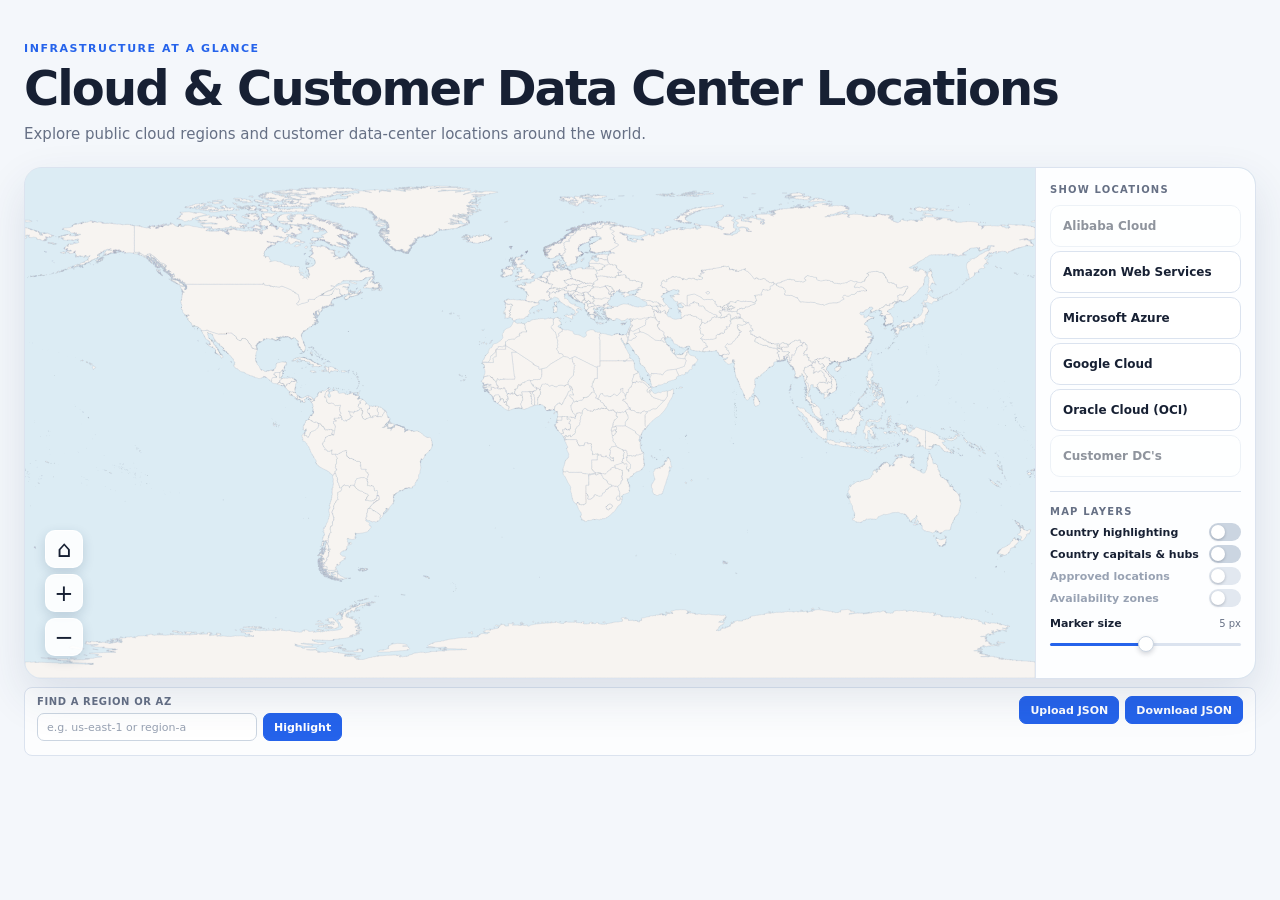
==== index.html @ d17bdb03 "Replace legacy CSP data source" ====
<!DOCTYPE html PUBLIC "-//W3C//DTD XHTML 1.0 Transitional//EN" "http://www.w3.org/TR/xhtml1/DTD/xhtml1-transitional.dtd">

<html xmlns="http://www.w3.org/1999/xhtml">
<head>
<meta http-equiv="Content-Type" content="text/html; charset=utf-8" />

<title>Cloud &amp; Customer Data Center Locations</title>
<link href="./css/style.css" rel="stylesheet" type="text/css" />
<script type="text/javascript" src="./js/maps.js"></script>
<script type="text/javascript" src="./js/world-loader.js"></script>
<script type="text/javascript" src="./js/data-loader.js"></script>
<script type="text/javascript" src="./js/main.js"></script>
</head>

<body>
<div id="wrapper">
<header class="page-header">
<div>
<p class="eyebrow">INFRASTRUCTURE AT A GLANCE</p>
<h1>Cloud &amp; Customer Data Center Locations</h1>
<p class="subtitle">Explore public cloud regions and customer data-center locations around the world.</p>
</div>
</header>

<div id="mapContainer">
<div id="map">
<div id="mapControls">
<button id="home" type="button" aria-label="Reset map view" title="Reset map view"><span aria-hidden="true">⌂</span></button>
<button id="plus" type="button" aria-label="Zoom in" title="Zoom in"><span aria-hidden="true">+</span></button>
<button id="minus" type="button" aria-label="Zoom out" title="Zoom out"><span aria-hidden="true">−</span></button>
</div>
</div>
<div id="mapButtons" aria-label="Map filters">
<p class="panel-label">Show locations</p>
<button id="ali" class="btn provider-ali" data-provider="ALI" type="button" aria-pressed="false"><span>Alibaba Cloud</span></button>
<button id="aws" class="btn provider-aws" data-provider="AWS" type="button" aria-pressed="false"><span>Amazon Web Services</span></button>
<button id="azure" class="btn provider-azure" data-provider="Azure" type="button" aria-pressed="false"><span>Microsoft Azure</span></button>
<button id="gcp" class="btn provider-gcp" data-provider="GCP" type="button" aria-pressed="false"><span>Google Cloud</span></button>
<button id="oci" class="btn provider-oci" data-provider="OCI" type="button" aria-pressed="false"><span>Oracle Cloud (OCI)</span></button>
<button id="customer" class="btn provider-customer" data-provider="CUSTOMER" type="button" aria-pressed="false"><span>Customer DC's</span></button>
<div class="option-divider"></div>
<p class="panel-label panel-label-options">Map layers</p>
<label class="switch-row" for="countryHighlighting">
<span><strong>Country highlighting</strong></span>
<input id="countryHighlighting" type="checkbox">
<span class="switch" aria-hidden="true"></span>
</label>
<label class="switch-row" for="countryCities">
<span><strong>Country capitals &amp; hubs</strong></span>
<input id="countryCities" type="checkbox">
<span class="switch" aria-hidden="true"></span>
</label>
<label class="switch-row" for="companyApprovedOnly">
<span><strong>Approved locations</strong></span>
<input id="companyApprovedOnly" type="checkbox">
<span class="switch" aria-hidden="true"></span>
</label>
<label class="switch-row" for="availabilityZones">
<span><strong>Availability zones</strong></span>
<input id="availabilityZones" type="checkbox">
<span class="switch" aria-hidden="true"></span>
</label>
<label class="range-row" for="dcMarkerSize">
<span><strong>Marker size</strong><output id="dcSizeValue">5 px</output></span>
<input id="dcMarkerSize" type="range" min="2" max="8" step="1" value="5">
</label>
</div>
</div>

<section class="data-upload-card" aria-label="Location data">
<div class="location-search">
<label class="location-search-label" for="locationSearch">Find a region or AZ</label>
<div class="location-search-row">
<input id="locationSearch" type="search" placeholder="e.g. us-east-1 or region-a" autocomplete="off">
<button id="locationSearchButton" class="search-button" type="button" title="Highlight matching locations on the map">Highlight</button>
</div>
<output id="locationSearchResult" class="location-search-result" role="status" aria-live="polite"></output>
</div>
<div class="data-actions">
<label class="upload-button" for="locationDataUpload" title="Upload a JSON file containing cloud location data">
Upload JSON
<input id="locationDataUpload" type="file" accept="application/json,.json">
</label>
<button id="downloadLocationData" class="download-button" type="button" title="Download the current merged cloud location data as JSON">Download JSON</button>
</div>
</section>

</div>
</body>
</html>
---- css/style.css ----
:root {
  color-scheme: light;
  --ink: #172033;
  --muted: #667085;
  --line: #dbe3ef;
  --panel: #ffffff;
  --accent: #2563eb;
  --water: #dcecf4;
  --land: #f7f4f1;
  --land-hover: #b8d7e9;
}

* { box-sizing: border-box; }

body {
  margin: 0;
  min-width: 320px;
  background: #f4f7fb;
  color: var(--ink);
  font-family: Inter, ui-sans-serif, system-ui, -apple-system, BlinkMacSystemFont, "Segoe UI", sans-serif;
}

#wrapper { width: min(1440px, calc(100% - 48px)); margin: 0 auto; padding: 42px 0 48px; }
.page-header { display: flex; justify-content: space-between; align-items: flex-end; margin-bottom: 24px; }
.eyebrow { margin: 0 0 8px; color: var(--accent); font-size: 11px; font-weight: 800; letter-spacing: .14em; text-transform: uppercase; }
h1, h2 { margin: 0; letter-spacing: -.04em; }
h1 { font-size: clamp(30px, 4vw, 48px); line-height: 1.05; }
.subtitle { margin: 12px 0 0; color: var(--muted); font-size: 15px; }

#mapContainer {
  position: relative;
  display: grid;
  grid-template-columns: minmax(0, 1fr) 220px;
  height: clamp(480px, 40vw, 680px);
  overflow: hidden;
  border: 1px solid var(--line);
  border-radius: 18px;
  background: var(--water);
  box-shadow: 0 18px 45px rgba(30, 60, 100, .12);
}

#map { position: relative; min-width: 0; height: 100%; overflow: hidden; touch-action: none; cursor: crosshair; }
#map.grabbing { cursor: grabbing; }
#map svg { display: block; width: 100%; height: 100%; }
.location-tooltip { position: absolute; z-index: 5; max-width: min(320px, calc(100% - 16px)); padding: 9px 11px; border: 1px solid rgba(255, 255, 255, .16); border-radius: 8px; background: #111827; color: #fff; box-shadow: 0 8px 22px rgba(15, 23, 42, .24); font-size: 11px; line-height: 1.45; pointer-events: none; overflow-wrap: anywhere; }
.tooltip-heading { display: flex; align-items: center; gap: 7px; font-weight: 700; }
.tooltip-icon { position: relative; display: inline-block; flex: 0 0 auto; width: 14px; height: 14px; color: #bfdbfe; }
.tooltip-icon-country { border: 1.5px solid currentColor; border-radius: 50%; }
.tooltip-icon-country::before { position: absolute; top: 5px; left: 1px; width: 9px; height: 2px; border-top: 1px solid currentColor; border-bottom: 1px solid currentColor; content: ""; }
.tooltip-icon-country::after { position: absolute; top: 1px; left: 4px; width: 4px; height: 10px; border-right: 1px solid currentColor; border-left: 1px solid currentColor; border-radius: 50%; content: ""; }
.tooltip-icon-city::before { position: absolute; top: 1px; left: 2px; width: 9px; height: 9px; border: 1.5px solid currentColor; border-radius: 50% 50% 50% 0; transform: rotate(-45deg); content: ""; }
.tooltip-icon-city::after { position: absolute; top: 5px; left: 6px; width: 3px; height: 3px; border-radius: 50%; background: currentColor; content: ""; }
#mapButtons {
  z-index: 2;
  height: 100%;
  min-height: 0;
  overflow-y: auto;
  display: flex;
  flex-direction: column;
  gap: 4px;
  padding: 16px 14px;
  border-left: 1px solid rgba(219, 227, 239, .9);
  background: rgba(255, 255, 255, .94);
  backdrop-filter: blur(12px);
}
.panel-label { margin: 0 0 6px; color: var(--muted); font-size: 10px; font-weight: 800; letter-spacing: .12em; text-transform: uppercase; }
.panel-label-options { margin-top: 8px; margin-bottom: 2px; }
.btn {
  position: relative;
  display: flex;
  align-items: center;
  gap: 10px;
  width: 100%;
  min-height: 42px;
  padding: 10px 12px;
  border: 1px solid var(--line);
  border-radius: 10px;
  background: #fff;
  color: var(--ink);
  cursor: pointer;
  font: inherit;
  font-size: 12px;
  font-weight: 700;
  text-align: left;
  transition: border-color .2s, box-shadow .2s, transform .2s, background .2s;
}
.btn > span:last-child { min-width: 0; overflow: hidden; text-overflow: ellipsis; white-space: nowrap; }
.btn:hover:not(:disabled) { border-color: var(--accent); box-shadow: 0 6px 16px rgba(37, 99, 235, .14); transform: translateY(-1px); }
.btn:focus-visible, #mapControls button:focus-visible, .upload-button:focus-within { outline: 3px solid #bfdbfe; outline-offset: 2px; }
.btn:disabled { cursor: not-allowed; opacity: .48; }
.btn.pressed { border-color: var(--accent); background: #eff6ff; color: #1d4ed8; }
.provider-ali { --provider-color: #f59e0b; --provider-ring: #fffbeb; --provider-tint: #fffbeb; --provider-text: #b45309; }
.provider-aws { --provider-color: #fbbf24; --provider-ring: #fffbeb; --provider-tint: #fffbeb; --provider-text: #a16207; }
.provider-azure { --provider-color: #2563eb; --provider-ring: #eff6ff; --provider-tint: #eff6ff; --provider-text: #1d4ed8; }
.provider-gcp { --provider-color: #22c55e; --provider-ring: #f0fdf4; --provider-tint: #f0fdf4; --provider-text: #15803d; }
.provider-oci { --provider-color: #c74634; --provider-ring: #fff5f2; --provider-tint: #fff5f2; --provider-text: #a63225; }
.provider-customer { --provider-color: #7c3aed; --provider-ring: #f5f3ff; --provider-tint: #f5f3ff; --provider-text: #6d28d9; }
.provider-ali:hover:not(:disabled) { border-color: #f59e0b; box-shadow: 0 6px 16px rgba(245, 158, 11, .18); }
.provider-aws:hover:not(:disabled) { border-color: #fbbf24; box-shadow: 0 6px 16px rgba(251, 191, 36, .22); }
.provider-azure:hover:not(:disabled) { border-color: #2563eb; box-shadow: 0 6px 16px rgba(37, 99, 235, .18); }
.provider-gcp:hover:not(:disabled) { border-color: #22c55e; box-shadow: 0 6px 16px rgba(34, 197, 94, .18); }
.provider-oci:hover:not(:disabled) { border-color: #c74634; box-shadow: 0 6px 16px rgba(199, 70, 52, .18); }
.provider-customer:hover:not(:disabled) { border-color: #7c3aed; box-shadow: 0 6px 16px rgba(124, 58, 237, .18); }
.provider-ali.pressed, .provider-aws.pressed, .provider-azure.pressed, .provider-gcp.pressed, .provider-oci.pressed, .provider-customer.pressed { border-color: var(--provider-color); background: var(--provider-tint); color: var(--provider-text); box-shadow: 0 4px 12px color-mix(in srgb, var(--provider-color) 16%, transparent); }
.data-upload-card { display: flex; width: 100%; max-width: 100%; height: auto; min-height: 0; margin-top: 8px; padding: 8px 12px; align-items: flex-start; justify-content: space-between; gap: 20px; border: 1px solid var(--line); border-radius: 8px; background: rgba(255, 255, 255, .72); }
.data-actions { display: flex; flex-wrap: wrap; align-items: center; gap: 6px; }
.upload-button { display: inline-grid; min-height: 28px; padding: 6px 10px; place-items: center; border: 1px solid var(--accent); border-radius: 7px; background: var(--accent); color: #fff; cursor: pointer; font-size: 11px; font-weight: 700; transition: border-color .2s, box-shadow .2s, background .2s; }
.upload-button:hover { border-color: #1d4ed8; background: #1d4ed8; box-shadow: 0 4px 12px rgba(37, 99, 235, .2); }
.upload-button input { position: absolute; width: 1px; height: 1px; opacity: 0; pointer-events: none; }
.download-button { min-height: 28px; padding: 6px 10px; border: 1px solid var(--accent); border-radius: 7px; background: var(--accent); color: #fff; cursor: pointer; font: inherit; font-size: 11px; font-weight: 700; transition: border-color .2s, box-shadow .2s, background .2s; }
.download-button:hover:not(:disabled) { border-color: #1d4ed8; background: #1d4ed8; box-shadow: 0 4px 12px rgba(37, 99, 235, .2); }
.download-button:disabled { cursor: wait; opacity: .6; }
.download-button:focus-visible { outline: 3px solid #bfdbfe; outline-offset: 2px; }
.location-search { display: grid; flex: 1 1 auto; gap: 6px; min-width: 0; }
.location-search-label { color: var(--muted); font-size: 10px; font-weight: 800; letter-spacing: .06em; text-transform: uppercase; }
.location-search-row { display: flex; gap: 6px; align-items: center; }
.location-search input { width: 220px; min-height: 28px; padding: 6px 9px; border: 1px solid #cbd5e1; border-radius: 7px; background: #fff; color: var(--ink); font: inherit; font-size: 11px; }
.location-search input::placeholder { color: #98a2b3; }
.location-search input:focus-visible { outline: 3px solid #bfdbfe; outline-offset: 2px; }
.search-button { min-height: 28px; padding: 6px 10px; border: 1px solid var(--accent); border-radius: 7px; background: var(--accent); color: #fff; cursor: pointer; font: inherit; font-size: 11px; font-weight: 700; }
.search-button:hover { border-color: #1d4ed8; background: #1d4ed8; box-shadow: 0 4px 12px rgba(37, 99, 235, .2); }
.search-button:focus-visible { outline: 3px solid #bfdbfe; outline-offset: 2px; }
.location-search-result { display: block; min-height: 0; color: var(--muted); font-size: 10px; line-height: 1.2; }
.location-search-highlight { pointer-events: none; animation: location-search-pulse 1.15s ease-in-out infinite; transform-box: fill-box; transform-origin: center; }
@keyframes location-search-pulse { 0%, 100% { opacity: .95; transform: scale(.82); } 50% { opacity: .35; transform: scale(1.28); } }
.provider-gcp.pressed:focus-visible { outline: 3px solid #86efac; outline-offset: 2px; }
.option-divider { grid-column: 1 / -1; height: 1px; margin: 10px 0 2px; background: var(--line); }
.switch-row { display: grid; grid-template-columns: minmax(0, 1fr) 32px; align-items: center; gap: 12px; color: var(--ink); cursor: pointer; font-size: 11px; }
.switch-row .switch { justify-self: end; }
.switch-row strong, .switch-row small { display: block; }
.switch-row strong { white-space: nowrap; }
.switch-row small { margin-top: 3px; color: var(--muted); font-size: 9px; line-height: 1.3; }
.switch-row input { position: absolute; opacity: 0; pointer-events: none; }
.switch { position: relative; flex: 0 0 auto; width: 32px; height: 18px; border-radius: 999px; background: #cbd5e1; transition: background .2s; }
.switch::after { position: absolute; top: 2px; left: 2px; width: 14px; height: 14px; border-radius: 50%; background: #fff; box-shadow: 0 1px 3px rgba(15, 23, 42, .25); content: ""; transition: transform .2s; }
.switch-row input:checked + .switch { background: #2563eb; }
.switch-row input:checked + .switch::after { transform: translateX(14px); }
.switch-row input:focus-visible + .switch { outline: 3px solid #bfdbfe; outline-offset: 2px; }
.switch-row.is-disabled { cursor: not-allowed; color: #98a2b3; }
.switch-row.is-disabled .switch { background: #e2e8f0; }
.range-row { display: grid; grid-column: 1 / -1; gap: 6px; margin-top: 6px; color: var(--ink); cursor: pointer; font-size: 11px; }
.range-row > span { display: flex; align-items: center; justify-content: space-between; }
.range-row output { color: var(--muted); font-size: 10px; font-variant-numeric: tabular-nums; }
.range-row input { width: 100%; height: 16px; margin: 0; appearance: none; background: transparent; cursor: pointer; }
.range-row input::-webkit-slider-runnable-track { height: 3px; border-radius: 999px; background: linear-gradient(to right, #2563eb 0 var(--range-progress, 50%), #dbe3ef var(--range-progress, 50%) 100%); }
.range-row input::-webkit-slider-thumb { width: 16px; height: 16px; margin-top: -6.5px; appearance: none; border: 1px solid #cbd5e1; border-radius: 50%; background: #fff; box-shadow: 0 2px 5px rgba(15, 23, 42, .18); }
.range-row input::-moz-range-track { height: 3px; border-radius: 999px; background: #dbe3ef; }
.range-row input::-moz-range-progress { height: 3px; border-radius: 999px; background: #2563eb; }
.range-row input::-moz-range-thumb { width: 16px; height: 16px; border: 1px solid #cbd5e1; border-radius: 50%; background: #fff; box-shadow: 0 2px 5px rgba(15, 23, 42, .18); }
.range-row input:focus-visible { outline: 3px solid #bfdbfe; outline-offset: 3px; }

#mapControls { position: absolute; z-index: 3; left: 20px; bottom: 22px; display: flex; flex-direction: column; gap: 6px; }
#mapControls button {
  display: grid;
  width: 38px;
  height: 38px;
  place-items: center;
  border: 1px solid rgba(255, 255, 255, .9);
  border-radius: 10px;
  background: rgba(255, 255, 255, .88);
  color: var(--ink);
  cursor: pointer;
  font: inherit;
  font-size: 23px;
  line-height: 1;
  box-shadow: 0 4px 12px rgba(20, 50, 90, .16);
}
#mapControls button:hover { background: #fff; color: var(--accent); }

@media (max-width: 920px) {
  #wrapper { width: min(100% - 32px, 720px); padding-top: 30px; }
  #mapContainer { grid-template-columns: 1fr; height: auto; min-height: 0; }
  #map { height: clamp(320px, 48vw, 460px); min-height: 0; }
  #mapButtons { display: grid; grid-template-columns: repeat(2, minmax(0, 1fr)); height: auto; overflow: visible; border-top: 1px solid var(--line); border-left: 0; }
  .panel-label { grid-column: 1 / -1; }
}

@media (max-width: 560px) {
  #wrapper { width: calc(100% - 24px); padding-top: 24px; }
  h1 { font-size: clamp(30px, 9vw, 40px); }
  .subtitle { font-size: 14px; line-height: 1.45; }
  #map { height: clamp(260px, 64vw, 340px); }
  #mapButtons { padding: 14px 10px; gap: 6px; }
  .btn { min-height: 40px; font-size: 11px; }
  .switch-row { font-size: 10px; }
  #mapControls { left: 14px; bottom: 14px; }
  #mapControls button { width: 36px; height: 36px; }
  .data-upload-card { flex-direction: column; gap: 10px; }
  .data-actions { order: 2; }
  .location-search-row { display: grid; grid-template-columns: minmax(0, 1fr) auto; }
  .location-search input { width: 100%; }
}
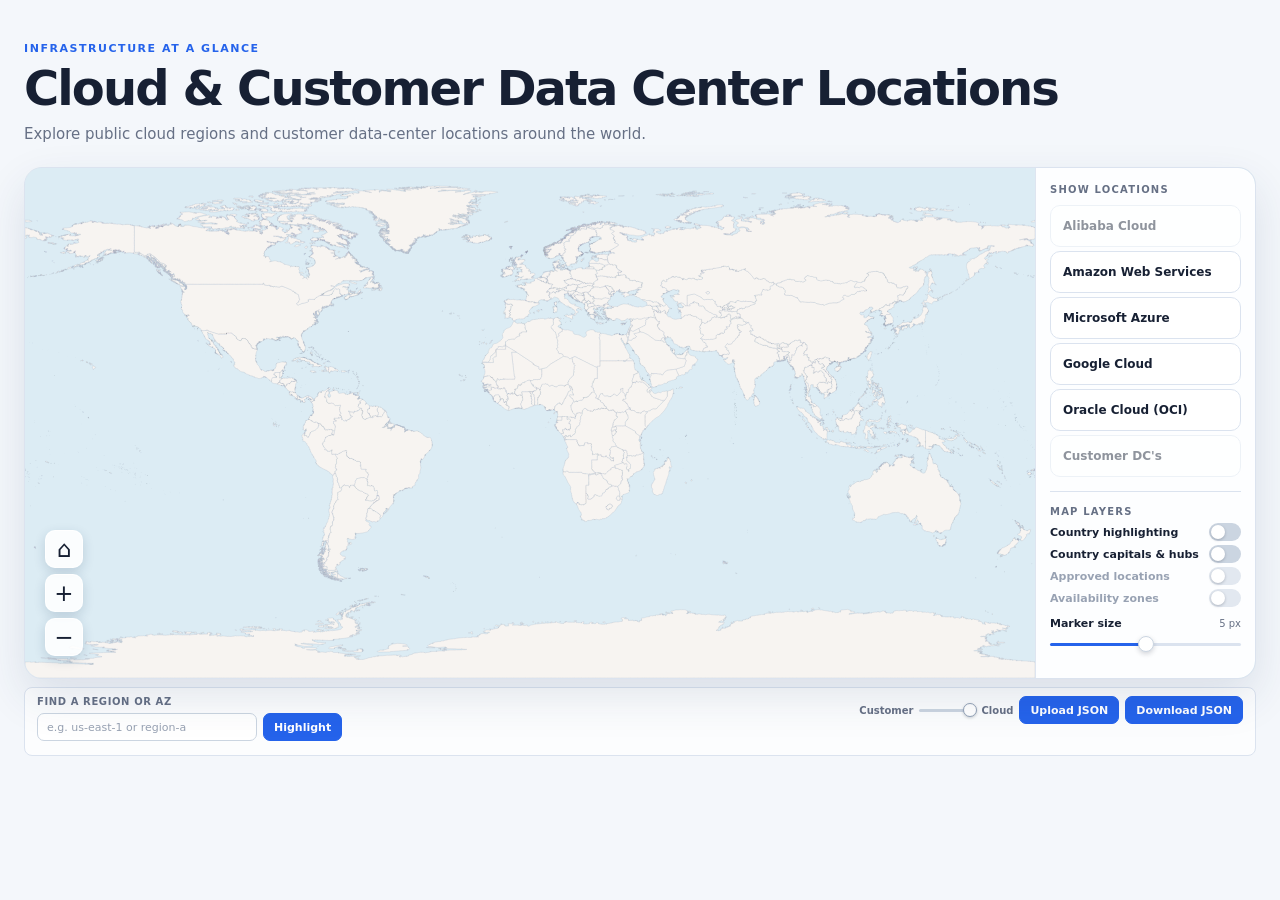
==== commit 008d0962: "Refine data workflows and local server" ====
--- a/index.html
+++ b/index.html
@@ -37,7 +37,7 @@
 <button id="azure" class="btn provider-azure" data-provider="Azure" type="button" aria-pressed="false"><span>Microsoft Azure</span></button>
 <button id="gcp" class="btn provider-gcp" data-provider="GCP" type="button" aria-pressed="false"><span>Google Cloud</span></button>
 <button id="oci" class="btn provider-oci" data-provider="OCI" type="button" aria-pressed="false"><span>Oracle Cloud (OCI)</span></button>
-<button id="customer" class="btn provider-customer" data-provider="CUSTOMER" type="button" aria-pressed="false"><span>Customer DC's</span></button>
+<button id="customer" class="btn provider-customer" data-provider="CUSTOMER" type="button" aria-pressed="false"><span id="customerButtonLabel">Customer DC's</span></button>
 <div class="option-divider"></div>
 <p class="panel-label panel-label-options">Map layers</p>
 <label class="switch-row" for="countryHighlighting">
@@ -77,11 +77,16 @@
 <output id="locationSearchResult" class="location-search-result" role="status" aria-live="polite"></output>
 </div>
 <div class="data-actions">
-<label class="upload-button" for="locationDataUpload" title="Upload a JSON file containing cloud location data">
+<div class="data-scope" aria-label="JSON data scope">
+<span>Customer</span>
+<input id="dataScope" type="range" min="0" max="1" step="1" value="1" aria-label="JSON data scope: Cloud">
+<span>Cloud</span>
+</div>
+<label class="upload-button" for="locationDataUpload" title="Upload a JSON file for the selected data scope">
 Upload JSON
 <input id="locationDataUpload" type="file" accept="application/json,.json">
 </label>
-<button id="downloadLocationData" class="download-button" type="button" title="Download the current merged cloud location data as JSON">Download JSON</button>
+<button id="downloadLocationData" class="download-button" type="button" title="Download JSON for the selected data scope">Download JSON</button>
 </div>
 </section>
 
--- a/css/style.css
+++ b/css/style.css
@@ -104,6 +104,13 @@
 .provider-ali.pressed, .provider-aws.pressed, .provider-azure.pressed, .provider-gcp.pressed, .provider-oci.pressed, .provider-customer.pressed { border-color: var(--provider-color); background: var(--provider-tint); color: var(--provider-text); box-shadow: 0 4px 12px color-mix(in srgb, var(--provider-color) 16%, transparent); }
 .data-upload-card { display: flex; width: 100%; max-width: 100%; height: auto; min-height: 0; margin-top: 8px; padding: 8px 12px; align-items: flex-start; justify-content: space-between; gap: 20px; border: 1px solid var(--line); border-radius: 8px; background: rgba(255, 255, 255, .72); }
 .data-actions { display: flex; flex-wrap: wrap; align-items: center; gap: 6px; }
+.data-scope { display: inline-flex; align-items: center; gap: 5px; color: var(--muted); font-size: 10px; font-weight: 700; white-space: nowrap; }
+.data-scope input { width: 58px; height: 16px; margin: 0; appearance: none; background: transparent; cursor: pointer; }
+.data-scope input::-webkit-slider-runnable-track { height: 3px; border-radius: 999px; background: #cbd5e1; }
+.data-scope input::-webkit-slider-thumb { width: 14px; height: 14px; margin-top: -5.5px; appearance: none; border: 1px solid #94a3b8; border-radius: 50%; background: #fff; box-shadow: 0 1px 3px rgba(15, 23, 42, .2); }
+.data-scope input::-moz-range-track { height: 3px; border-radius: 999px; background: #cbd5e1; }
+.data-scope input::-moz-range-thumb { width: 14px; height: 14px; border: 1px solid #94a3b8; border-radius: 50%; background: #fff; box-shadow: 0 1px 3px rgba(15, 23, 42, .2); }
+.data-scope input:focus-visible { outline: 3px solid #bfdbfe; outline-offset: 3px; }
 .upload-button { display: inline-grid; min-height: 28px; padding: 6px 10px; place-items: center; border: 1px solid var(--accent); border-radius: 7px; background: var(--accent); color: #fff; cursor: pointer; font-size: 11px; font-weight: 700; transition: border-color .2s, box-shadow .2s, background .2s; }
 .upload-button:hover { border-color: #1d4ed8; background: #1d4ed8; box-shadow: 0 4px 12px rgba(37, 99, 235, .2); }
 .upload-button input { position: absolute; width: 1px; height: 1px; opacity: 0; pointer-events: none; }
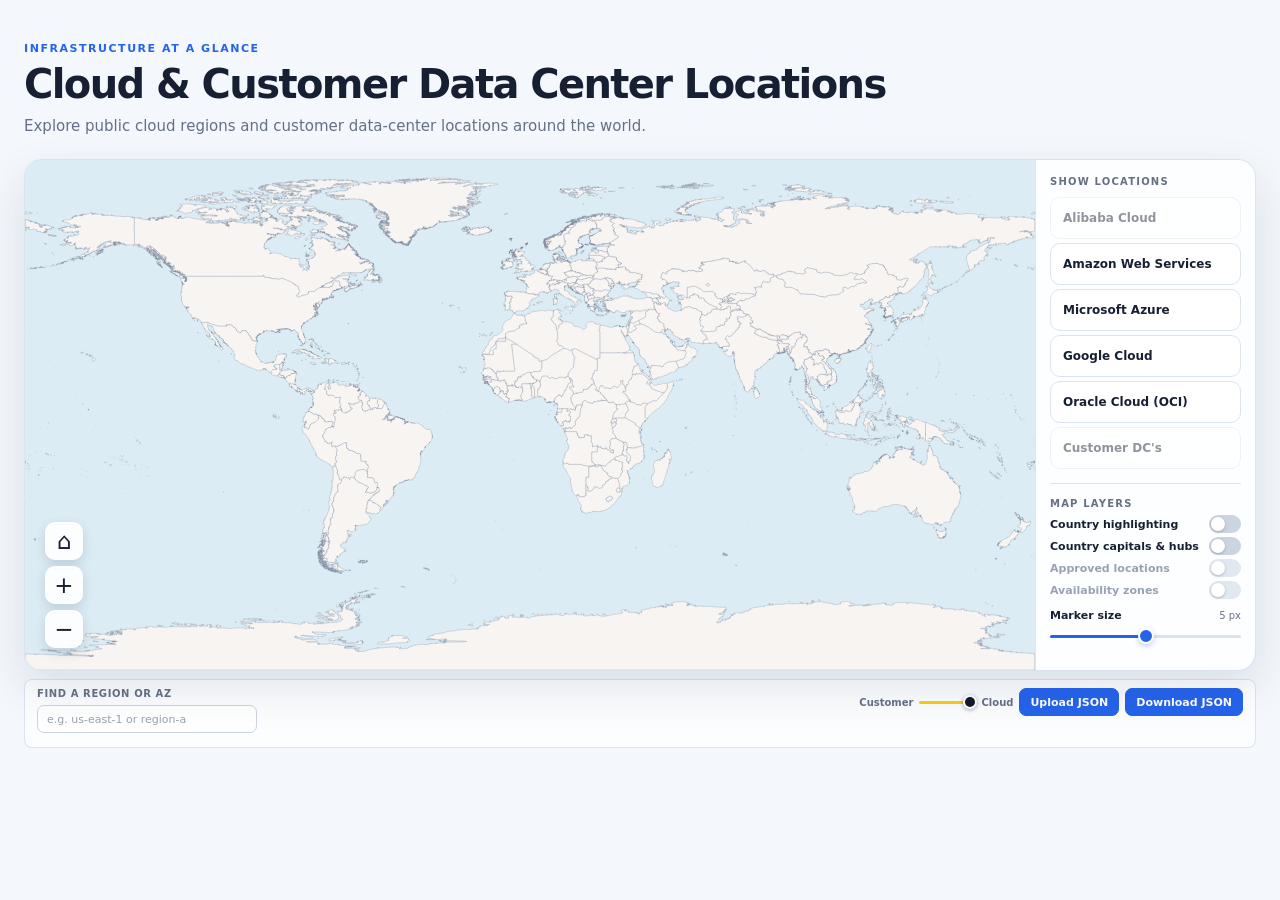
==== commit 3d86e873: "Polish interface and document project structure" ====
--- a/index.html
+++ b/index.html
@@ -72,7 +72,6 @@
 <label class="location-search-label" for="locationSearch">Find a region or AZ</label>
 <div class="location-search-row">
 <input id="locationSearch" type="search" placeholder="e.g. us-east-1 or region-a" autocomplete="off">
-<button id="locationSearchButton" class="search-button" type="button" title="Highlight matching locations on the map">Highlight</button>
 </div>
 <output id="locationSearchResult" class="location-search-result" role="status" aria-live="polite"></output>
 </div>
--- a/css/style.css
+++ b/css/style.css
@@ -24,7 +24,7 @@
 .page-header { display: flex; justify-content: space-between; align-items: flex-end; margin-bottom: 24px; }
 .eyebrow { margin: 0 0 8px; color: var(--accent); font-size: 11px; font-weight: 800; letter-spacing: .14em; text-transform: uppercase; }
 h1, h2 { margin: 0; letter-spacing: -.04em; }
-h1 { font-size: clamp(30px, 4vw, 48px); line-height: 1.05; }
+h1 { font-size: clamp(28px, 3.2vw, 40px); line-height: 1.05; }
 .subtitle { margin: 12px 0 0; color: var(--muted); font-size: 15px; }
 
 #mapContainer {
@@ -106,10 +106,10 @@
 .data-actions { display: flex; flex-wrap: wrap; align-items: center; gap: 6px; }
 .data-scope { display: inline-flex; align-items: center; gap: 5px; color: var(--muted); font-size: 10px; font-weight: 700; white-space: nowrap; }
 .data-scope input { width: 58px; height: 16px; margin: 0; appearance: none; background: transparent; cursor: pointer; }
-.data-scope input::-webkit-slider-runnable-track { height: 3px; border-radius: 999px; background: #cbd5e1; }
-.data-scope input::-webkit-slider-thumb { width: 14px; height: 14px; margin-top: -5.5px; appearance: none; border: 1px solid #94a3b8; border-radius: 50%; background: #fff; box-shadow: 0 1px 3px rgba(15, 23, 42, .2); }
-.data-scope input::-moz-range-track { height: 3px; border-radius: 999px; background: #cbd5e1; }
-.data-scope input::-moz-range-thumb { width: 14px; height: 14px; border: 1px solid #94a3b8; border-radius: 50%; background: #fff; box-shadow: 0 1px 3px rgba(15, 23, 42, .2); }
+.data-scope input::-webkit-slider-runnable-track { height: 3px; border-radius: 999px; background: #facc15; }
+.data-scope input::-webkit-slider-thumb { width: 14px; height: 14px; margin-top: -5.5px; appearance: none; border: 2px solid #fff; border-radius: 50%; background: var(--scope-color, #111827); box-shadow: 0 1px 4px var(--scope-shadow, rgba(15, 23, 42, .35)); }
+.data-scope input::-moz-range-track { height: 3px; border-radius: 999px; background: #facc15; }
+.data-scope input::-moz-range-thumb { width: 14px; height: 14px; border: 2px solid #fff; border-radius: 50%; background: var(--scope-color, #111827); box-shadow: 0 1px 4px var(--scope-shadow, rgba(15, 23, 42, .35)); }
 .data-scope input:focus-visible { outline: 3px solid #bfdbfe; outline-offset: 3px; }
 .upload-button { display: inline-grid; min-height: 28px; padding: 6px 10px; place-items: center; border: 1px solid var(--accent); border-radius: 7px; background: var(--accent); color: #fff; cursor: pointer; font-size: 11px; font-weight: 700; transition: border-color .2s, box-shadow .2s, background .2s; }
 .upload-button:hover { border-color: #1d4ed8; background: #1d4ed8; box-shadow: 0 4px 12px rgba(37, 99, 235, .2); }
@@ -124,9 +124,6 @@
 .location-search input { width: 220px; min-height: 28px; padding: 6px 9px; border: 1px solid #cbd5e1; border-radius: 7px; background: #fff; color: var(--ink); font: inherit; font-size: 11px; }
 .location-search input::placeholder { color: #98a2b3; }
 .location-search input:focus-visible { outline: 3px solid #bfdbfe; outline-offset: 2px; }
-.search-button { min-height: 28px; padding: 6px 10px; border: 1px solid var(--accent); border-radius: 7px; background: var(--accent); color: #fff; cursor: pointer; font: inherit; font-size: 11px; font-weight: 700; }
-.search-button:hover { border-color: #1d4ed8; background: #1d4ed8; box-shadow: 0 4px 12px rgba(37, 99, 235, .2); }
-.search-button:focus-visible { outline: 3px solid #bfdbfe; outline-offset: 2px; }
 .location-search-result { display: block; min-height: 0; color: var(--muted); font-size: 10px; line-height: 1.2; }
 .location-search-highlight { pointer-events: none; animation: location-search-pulse 1.15s ease-in-out infinite; transform-box: fill-box; transform-origin: center; }
 @keyframes location-search-pulse { 0%, 100% { opacity: .95; transform: scale(.82); } 50% { opacity: .35; transform: scale(1.28); } }
@@ -150,10 +147,10 @@
 .range-row output { color: var(--muted); font-size: 10px; font-variant-numeric: tabular-nums; }
 .range-row input { width: 100%; height: 16px; margin: 0; appearance: none; background: transparent; cursor: pointer; }
 .range-row input::-webkit-slider-runnable-track { height: 3px; border-radius: 999px; background: linear-gradient(to right, #2563eb 0 var(--range-progress, 50%), #dbe3ef var(--range-progress, 50%) 100%); }
-.range-row input::-webkit-slider-thumb { width: 16px; height: 16px; margin-top: -6.5px; appearance: none; border: 1px solid #cbd5e1; border-radius: 50%; background: #fff; box-shadow: 0 2px 5px rgba(15, 23, 42, .18); }
+.range-row input::-webkit-slider-thumb { width: 16px; height: 16px; margin-top: -6.5px; appearance: none; border: 2px solid #fff; border-radius: 50%; background: #2563eb; box-shadow: 0 2px 5px rgba(37, 99, 235, .3); }
 .range-row input::-moz-range-track { height: 3px; border-radius: 999px; background: #dbe3ef; }
 .range-row input::-moz-range-progress { height: 3px; border-radius: 999px; background: #2563eb; }
-.range-row input::-moz-range-thumb { width: 16px; height: 16px; border: 1px solid #cbd5e1; border-radius: 50%; background: #fff; box-shadow: 0 2px 5px rgba(15, 23, 42, .18); }
+.range-row input::-moz-range-thumb { width: 16px; height: 16px; border: 2px solid #fff; border-radius: 50%; background: #2563eb; box-shadow: 0 2px 5px rgba(37, 99, 235, .3); }
 .range-row input:focus-visible { outline: 3px solid #bfdbfe; outline-offset: 3px; }
 
 #mapControls { position: absolute; z-index: 3; left: 20px; bottom: 22px; display: flex; flex-direction: column; gap: 6px; }
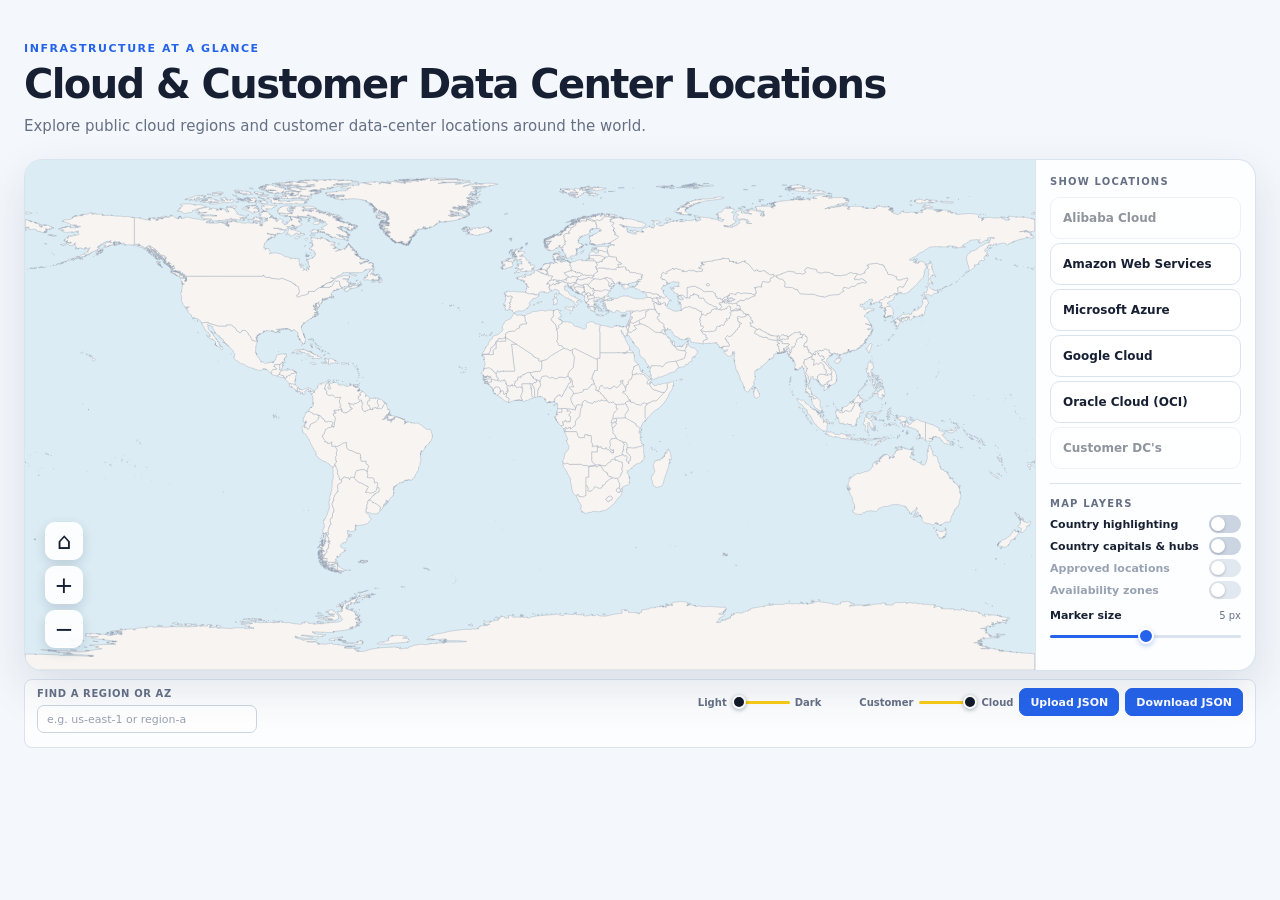
==== commit e04c16e7: "Add dark mode control" ====
--- a/index.html
+++ b/index.html
@@ -76,6 +76,11 @@
 <output id="locationSearchResult" class="location-search-result" role="status" aria-live="polite"></output>
 </div>
 <div class="data-actions">
+<div class="theme-scope" aria-label="Color theme">
+<span>Light</span>
+<input id="themeMode" type="range" min="0" max="1" step="1" value="0" aria-label="Color theme: Light">
+<span>Dark</span>
+</div>
 <div class="data-scope" aria-label="JSON data scope">
 <span>Customer</span>
 <input id="dataScope" type="range" min="0" max="1" step="1" value="1" aria-label="JSON data scope: Cloud">
--- a/css/style.css
+++ b/css/style.css
@@ -111,6 +111,13 @@
 .data-scope input::-moz-range-track { height: 3px; border-radius: 999px; background: #facc15; }
 .data-scope input::-moz-range-thumb { width: 14px; height: 14px; border: 2px solid #fff; border-radius: 50%; background: var(--scope-color, #111827); box-shadow: 0 1px 4px var(--scope-shadow, rgba(15, 23, 42, .35)); }
 .data-scope input:focus-visible { outline: 3px solid #bfdbfe; outline-offset: 3px; }
+.theme-scope { display: inline-flex; align-items: center; gap: 5px; margin-right: 32px; color: var(--muted); font-size: 10px; font-weight: 700; white-space: nowrap; }
+.theme-scope input { width: 58px; height: 16px; margin: 0; appearance: none; background: transparent; cursor: pointer; }
+.theme-scope input::-webkit-slider-runnable-track { height: 3px; border-radius: 999px; background: #facc15; }
+.theme-scope input::-webkit-slider-thumb { width: 14px; height: 14px; margin-top: -5.5px; appearance: none; border: 2px solid #fff; border-radius: 50%; background: #111827; box-shadow: 0 1px 4px rgba(15, 23, 42, .35); }
+.theme-scope input::-moz-range-track { height: 3px; border-radius: 999px; background: #facc15; }
+.theme-scope input::-moz-range-thumb { width: 14px; height: 14px; border: 2px solid #fff; border-radius: 50%; background: #111827; box-shadow: 0 1px 4px rgba(15, 23, 42, .35); }
+.theme-scope input:focus-visible { outline: 3px solid #bfdbfe; outline-offset: 3px; }
 .upload-button { display: inline-grid; min-height: 28px; padding: 6px 10px; place-items: center; border: 1px solid var(--accent); border-radius: 7px; background: var(--accent); color: #fff; cursor: pointer; font-size: 11px; font-weight: 700; transition: border-color .2s, box-shadow .2s, background .2s; }
 .upload-button:hover { border-color: #1d4ed8; background: #1d4ed8; box-shadow: 0 4px 12px rgba(37, 99, 235, .2); }
 .upload-button input { position: absolute; width: 1px; height: 1px; opacity: 0; pointer-events: none; }
@@ -153,6 +160,32 @@
 .range-row input::-moz-range-thumb { width: 16px; height: 16px; border: 2px solid #fff; border-radius: 50%; background: #2563eb; box-shadow: 0 2px 5px rgba(37, 99, 235, .3); }
 .range-row input:focus-visible { outline: 3px solid #bfdbfe; outline-offset: 3px; }
 
+html[data-theme="dark"] { color-scheme: dark; }
+html[data-theme="dark"] body { background: #0b1220; color: #e5e7eb; }
+html[data-theme="dark"] .subtitle,
+html[data-theme="dark"] .panel-label,
+html[data-theme="dark"] .location-search-label,
+html[data-theme="dark"] .data-scope,
+html[data-theme="dark"] .theme-scope,
+html[data-theme="dark"] .range-row output { color: #94a3b8; }
+html[data-theme="dark"] #mapContainer { border-color: #334155; background: #0f172a; box-shadow: 0 18px 45px rgba(0, 0, 0, .3); }
+html[data-theme="dark"] #mapButtons { border-left-color: #334155; background: rgba(15, 23, 42, .94); }
+html[data-theme="dark"] .btn,
+html[data-theme="dark"] .location-search input { border-color: #475569; background: #1e293b; color: #e5e7eb; }
+html[data-theme="dark"] .btn.pressed { background: #172554; }
+html[data-theme="dark"] .data-upload-card { border-color: #334155; background: rgba(15, 23, 42, .82); }
+html[data-theme="dark"] .location-search input::placeholder { color: #64748b; }
+html[data-theme="dark"] .option-divider { background: #334155; }
+html[data-theme="dark"] .switch { background: #475569; }
+html[data-theme="dark"] .switch-row.is-disabled { color: #64748b; }
+html[data-theme="dark"] .switch-row.is-disabled .switch { background: #334155; }
+html[data-theme="dark"] .range-row input::-webkit-slider-runnable-track { background: linear-gradient(to right, #60a5fa 0 var(--range-progress, 50%), #334155 var(--range-progress, 50%) 100%); }
+html[data-theme="dark"] .range-row input::-webkit-slider-thumb { background: #60a5fa; }
+html[data-theme="dark"] .range-row input::-moz-range-track { background: #334155; }
+html[data-theme="dark"] .range-row input::-moz-range-progress { background: #60a5fa; }
+html[data-theme="dark"] .range-row input::-moz-range-thumb { background: #60a5fa; }
+html[data-theme="dark"] #mapControls button { border-color: #475569; background: rgba(30, 41, 59, .9); color: #e5e7eb; }
+
 #mapControls { position: absolute; z-index: 3; left: 20px; bottom: 22px; display: flex; flex-direction: column; gap: 6px; }
 #mapControls button {
   display: grid;
@@ -191,6 +224,7 @@
   #mapControls button { width: 36px; height: 36px; }
   .data-upload-card { flex-direction: column; gap: 10px; }
   .data-actions { order: 2; }
+  .theme-scope { margin-right: 12px; }
   .location-search-row { display: grid; grid-template-columns: minmax(0, 1fr) auto; }
   .location-search input { width: 100%; }
 }
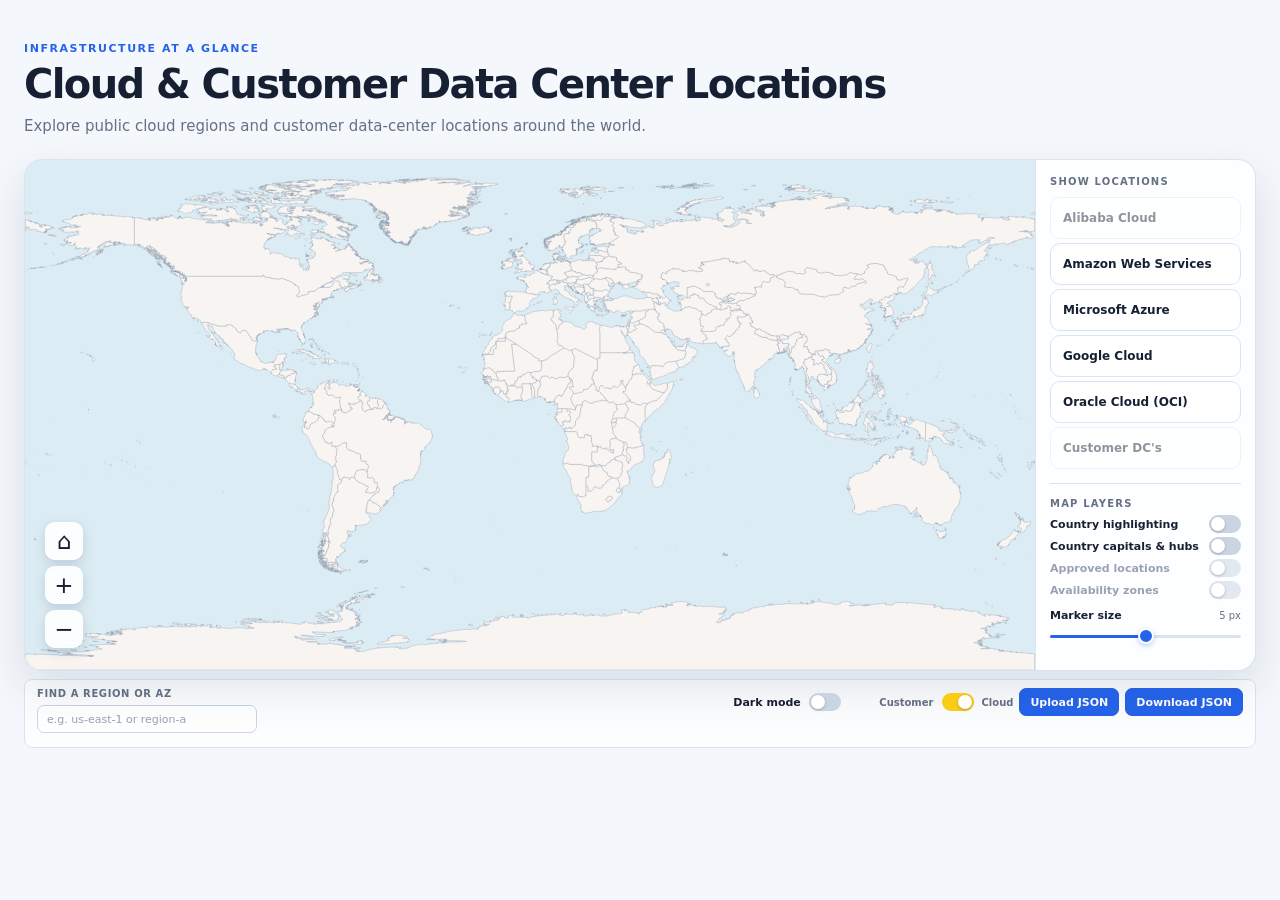
==== commit 56142735: "Refine theme and data scope switches" ====
--- a/index.html
+++ b/index.html
@@ -76,16 +76,17 @@
 <output id="locationSearchResult" class="location-search-result" role="status" aria-live="polite"></output>
 </div>
 <div class="data-actions">
-<div class="theme-scope" aria-label="Color theme">
-<span>Light</span>
-<input id="themeMode" type="range" min="0" max="1" step="1" value="0" aria-label="Color theme: Light">
-<span>Dark</span>
-</div>
-<div class="data-scope" aria-label="JSON data scope">
+<label class="theme-toggle" for="themeMode">
+<span>Dark mode</span>
+<input id="themeMode" type="checkbox">
+<span class="switch" aria-hidden="true"></span>
+</label>
+<label class="data-scope" for="dataScope" aria-label="JSON data scope">
 <span>Customer</span>
-<input id="dataScope" type="range" min="0" max="1" step="1" value="1" aria-label="JSON data scope: Cloud">
+<input id="dataScope" type="checkbox" checked aria-label="JSON data scope: Cloud">
+<span class="switch" aria-hidden="true"></span>
 <span>Cloud</span>
-</div>
+</label>
 <label class="upload-button" for="locationDataUpload" title="Upload a JSON file for the selected data scope">
 Upload JSON
 <input id="locationDataUpload" type="file" accept="application/json,.json">
--- a/css/style.css
+++ b/css/style.css
@@ -105,19 +105,17 @@
 .data-upload-card { display: flex; width: 100%; max-width: 100%; height: auto; min-height: 0; margin-top: 8px; padding: 8px 12px; align-items: flex-start; justify-content: space-between; gap: 20px; border: 1px solid var(--line); border-radius: 8px; background: rgba(255, 255, 255, .72); }
 .data-actions { display: flex; flex-wrap: wrap; align-items: center; gap: 6px; }
 .data-scope { display: inline-flex; align-items: center; gap: 5px; color: var(--muted); font-size: 10px; font-weight: 700; white-space: nowrap; }
-.data-scope input { width: 58px; height: 16px; margin: 0; appearance: none; background: transparent; cursor: pointer; }
-.data-scope input::-webkit-slider-runnable-track { height: 3px; border-radius: 999px; background: #facc15; }
-.data-scope input::-webkit-slider-thumb { width: 14px; height: 14px; margin-top: -5.5px; appearance: none; border: 2px solid #fff; border-radius: 50%; background: var(--scope-color, #111827); box-shadow: 0 1px 4px var(--scope-shadow, rgba(15, 23, 42, .35)); }
-.data-scope input::-moz-range-track { height: 3px; border-radius: 999px; background: #facc15; }
-.data-scope input::-moz-range-thumb { width: 14px; height: 14px; border: 2px solid #fff; border-radius: 50%; background: var(--scope-color, #111827); box-shadow: 0 1px 4px var(--scope-shadow, rgba(15, 23, 42, .35)); }
-.data-scope input:focus-visible { outline: 3px solid #bfdbfe; outline-offset: 3px; }
-.theme-scope { display: inline-flex; align-items: center; gap: 5px; margin-right: 32px; color: var(--muted); font-size: 10px; font-weight: 700; white-space: nowrap; }
-.theme-scope input { width: 58px; height: 16px; margin: 0; appearance: none; background: transparent; cursor: pointer; }
-.theme-scope input::-webkit-slider-runnable-track { height: 3px; border-radius: 999px; background: #facc15; }
-.theme-scope input::-webkit-slider-thumb { width: 14px; height: 14px; margin-top: -5.5px; appearance: none; border: 2px solid #fff; border-radius: 50%; background: #111827; box-shadow: 0 1px 4px rgba(15, 23, 42, .35); }
-.theme-scope input::-moz-range-track { height: 3px; border-radius: 999px; background: #facc15; }
-.theme-scope input::-moz-range-thumb { width: 14px; height: 14px; border: 2px solid #fff; border-radius: 50%; background: #111827; box-shadow: 0 1px 4px rgba(15, 23, 42, .35); }
-.theme-scope input:focus-visible { outline: 3px solid #bfdbfe; outline-offset: 3px; }
+.data-scope { display: inline-grid; grid-template-columns: auto 32px auto; align-items: center; gap: 8px; }
+.data-scope input { position: absolute; opacity: 0; pointer-events: none; }
+.data-scope input:checked + .switch { background: #facc15; }
+.data-scope input:checked + .switch::after { transform: translateX(14px); }
+.data-scope input:focus-visible + .switch { outline: 3px solid #bfdbfe; outline-offset: 2px; }
+.theme-toggle { display: inline-grid; grid-template-columns: auto 32px; align-items: center; gap: 8px; width: 108px; margin-right: 32px; color: var(--ink); cursor: pointer; font-size: 11px; font-weight: 700; white-space: nowrap; }
+.theme-toggle .switch { justify-self: end; }
+.theme-toggle input { position: absolute; opacity: 0; pointer-events: none; }
+.theme-toggle input:checked + .switch { background: #22c55e; }
+.theme-toggle input:checked + .switch::after { transform: translateX(14px); }
+.theme-toggle input:focus-visible + .switch { outline: 3px solid #bfdbfe; outline-offset: 2px; }
 .upload-button { display: inline-grid; min-height: 28px; padding: 6px 10px; place-items: center; border: 1px solid var(--accent); border-radius: 7px; background: var(--accent); color: #fff; cursor: pointer; font-size: 11px; font-weight: 700; transition: border-color .2s, box-shadow .2s, background .2s; }
 .upload-button:hover { border-color: #1d4ed8; background: #1d4ed8; box-shadow: 0 4px 12px rgba(37, 99, 235, .2); }
 .upload-button input { position: absolute; width: 1px; height: 1px; opacity: 0; pointer-events: none; }
@@ -168,11 +166,18 @@
 html[data-theme="dark"] .data-scope,
 html[data-theme="dark"] .theme-scope,
 html[data-theme="dark"] .range-row output { color: #94a3b8; }
+html[data-theme="dark"] .theme-toggle { color: #e5e7eb; }
 html[data-theme="dark"] #mapContainer { border-color: #334155; background: #0f172a; box-shadow: 0 18px 45px rgba(0, 0, 0, .3); }
 html[data-theme="dark"] #mapButtons { border-left-color: #334155; background: rgba(15, 23, 42, .94); }
 html[data-theme="dark"] .btn,
 html[data-theme="dark"] .location-search input { border-color: #475569; background: #1e293b; color: #e5e7eb; }
 html[data-theme="dark"] .btn.pressed { background: #172554; }
+html[data-theme="dark"] .provider-ali.pressed { border-color: #f59e0b; background: #78350f; color: #fef3c7; box-shadow: 0 0 0 2px rgba(245, 158, 11, .28), 0 6px 16px rgba(245, 158, 11, .2); }
+html[data-theme="dark"] .provider-aws.pressed { border-color: #fbbf24; background: #713f12; color: #fef3c7; box-shadow: 0 0 0 2px rgba(251, 191, 36, .3), 0 6px 16px rgba(251, 191, 36, .2); }
+html[data-theme="dark"] .provider-azure.pressed { border-color: #60a5fa; background: #1e3a8a; color: #dbeafe; box-shadow: 0 0 0 2px rgba(96, 165, 250, .3), 0 6px 16px rgba(37, 99, 235, .22); }
+html[data-theme="dark"] .provider-gcp.pressed { border-color: #4ade80; background: #14532d; color: #dcfce7; box-shadow: 0 0 0 2px rgba(74, 222, 128, .3), 0 6px 16px rgba(34, 197, 94, .2); }
+html[data-theme="dark"] .provider-oci.pressed { border-color: #f87171; background: #7f1d1d; color: #fee2e2; box-shadow: 0 0 0 2px rgba(248, 113, 113, .3), 0 6px 16px rgba(199, 70, 52, .2); }
+html[data-theme="dark"] .provider-customer.pressed { border-color: #c084fc; background: #4c1d95; color: #f3e8ff; box-shadow: 0 0 0 2px rgba(192, 132, 252, .3), 0 6px 16px rgba(124, 58, 237, .22); }
 html[data-theme="dark"] .data-upload-card { border-color: #334155; background: rgba(15, 23, 42, .82); }
 html[data-theme="dark"] .location-search input::placeholder { color: #64748b; }
 html[data-theme="dark"] .option-divider { background: #334155; }
@@ -224,7 +229,7 @@
   #mapControls button { width: 36px; height: 36px; }
   .data-upload-card { flex-direction: column; gap: 10px; }
   .data-actions { order: 2; }
-  .theme-scope { margin-right: 12px; }
+  .theme-toggle { width: 108px; margin-right: 12px; }
   .location-search-row { display: grid; grid-template-columns: minmax(0, 1fr) auto; }
   .location-search input { width: 100%; }
 }
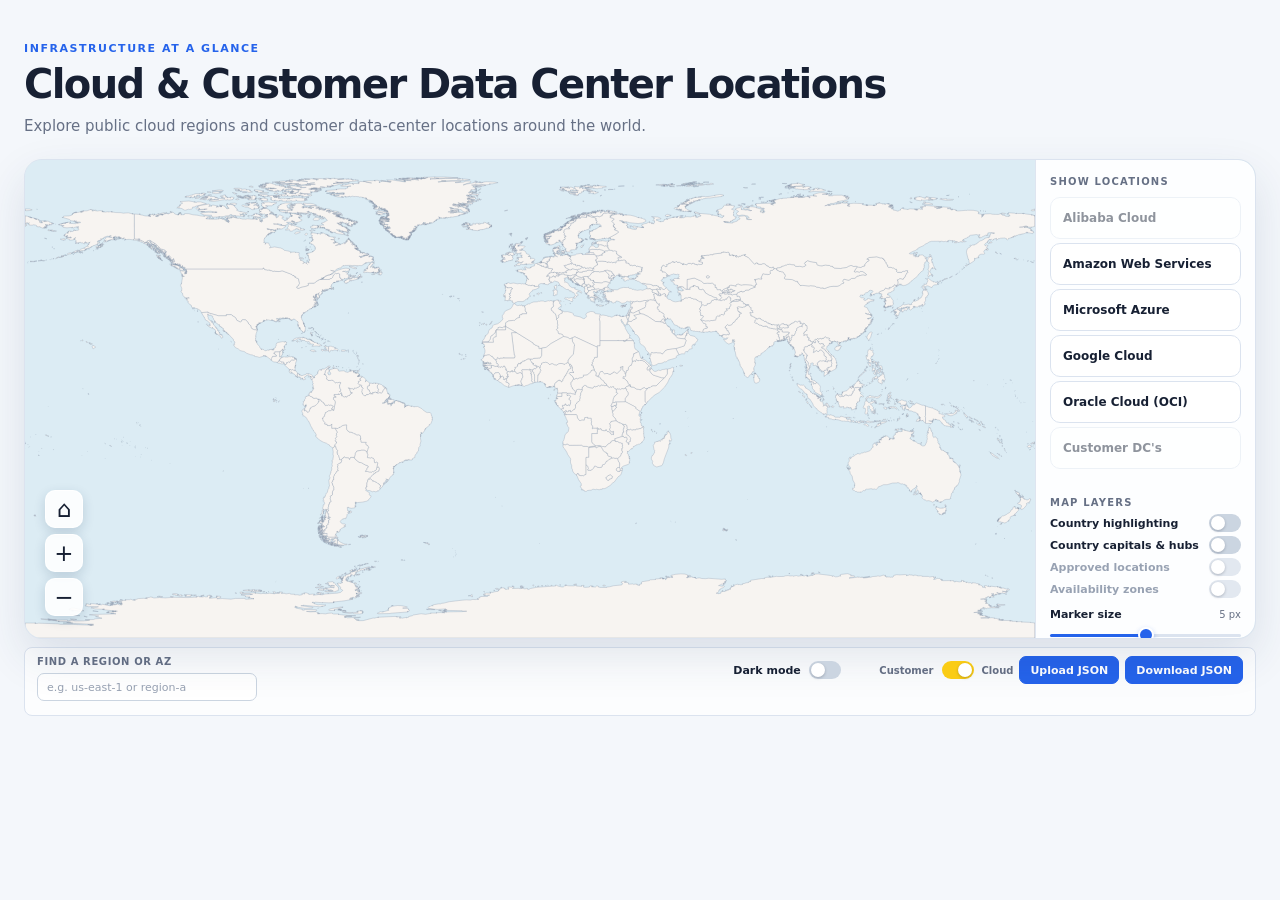
==== commit 6564707b: "Improve map summaries and refresh handling" ====
--- a/index.html
+++ b/index.html
@@ -64,6 +64,9 @@
 <span><strong>Marker size</strong><output id="dcSizeValue">5 px</output></span>
 <input id="dcMarkerSize" type="range" min="2" max="8" step="1" value="5">
 </label>
+<div class="option-divider summary-divider"></div>
+<button id="toggleCspCallouts" class="download-button summary-button" type="button" aria-pressed="false" title="Show CSP summaries by continent">CSP Summary</button>
+<button id="toggleCustomerCallouts" class="download-button summary-button" type="button" aria-pressed="false" title="Show customer data-center summaries by continent">Customer DC Summary</button>
 </div>
 </div>
 
--- a/css/style.css
+++ b/css/style.css
@@ -20,7 +20,7 @@
   font-family: Inter, ui-sans-serif, system-ui, -apple-system, BlinkMacSystemFont, "Segoe UI", sans-serif;
 }
 
-#wrapper { width: min(1440px, calc(100% - 48px)); margin: 0 auto; padding: 42px 0 48px; }
+#wrapper { width: calc(100% - 48px); margin: 0 auto; padding: 42px 0 48px; }
 .page-header { display: flex; justify-content: space-between; align-items: flex-end; margin-bottom: 24px; }
 .eyebrow { margin: 0 0 8px; color: var(--accent); font-size: 11px; font-weight: 800; letter-spacing: .14em; text-transform: uppercase; }
 h1, h2 { margin: 0; letter-spacing: -.04em; }
@@ -31,7 +31,8 @@
   position: relative;
   display: grid;
   grid-template-columns: minmax(0, 1fr) 220px;
-  height: clamp(480px, 40vw, 680px);
+  /* The map is stretched to its box, so keep the box near the map's 990:450 aspect (width minus 48px page margins and the 220px panel), but never taller than the window. */
+  height: clamp(480px, calc((100vw - 270px) / 2.2), calc(100vh - 240px));
   overflow: hidden;
   border: 1px solid var(--line);
   border-radius: 18px;
@@ -89,13 +90,13 @@
 .btn:focus-visible, #mapControls button:focus-visible, .upload-button:focus-within { outline: 3px solid #bfdbfe; outline-offset: 2px; }
 .btn:disabled { cursor: not-allowed; opacity: .48; }
 .btn.pressed { border-color: var(--accent); background: #eff6ff; color: #1d4ed8; }
-.provider-ali { --provider-color: #f59e0b; --provider-ring: #fffbeb; --provider-tint: #fffbeb; --provider-text: #b45309; }
+.provider-ali { --provider-color: #f97316; --provider-ring: #fff7ed; --provider-tint: #fff7ed; --provider-text: #c2410c; }
 .provider-aws { --provider-color: #fbbf24; --provider-ring: #fffbeb; --provider-tint: #fffbeb; --provider-text: #a16207; }
 .provider-azure { --provider-color: #2563eb; --provider-ring: #eff6ff; --provider-tint: #eff6ff; --provider-text: #1d4ed8; }
 .provider-gcp { --provider-color: #22c55e; --provider-ring: #f0fdf4; --provider-tint: #f0fdf4; --provider-text: #15803d; }
 .provider-oci { --provider-color: #c74634; --provider-ring: #fff5f2; --provider-tint: #fff5f2; --provider-text: #a63225; }
 .provider-customer { --provider-color: #7c3aed; --provider-ring: #f5f3ff; --provider-tint: #f5f3ff; --provider-text: #6d28d9; }
-.provider-ali:hover:not(:disabled) { border-color: #f59e0b; box-shadow: 0 6px 16px rgba(245, 158, 11, .18); }
+.provider-ali:hover:not(:disabled) { border-color: #f97316; box-shadow: 0 6px 16px rgba(249, 115, 22, .18); }
 .provider-aws:hover:not(:disabled) { border-color: #fbbf24; box-shadow: 0 6px 16px rgba(251, 191, 36, .22); }
 .provider-azure:hover:not(:disabled) { border-color: #2563eb; box-shadow: 0 6px 16px rgba(37, 99, 235, .18); }
 .provider-gcp:hover:not(:disabled) { border-color: #22c55e; box-shadow: 0 6px 16px rgba(34, 197, 94, .18); }
@@ -121,6 +122,11 @@
 .upload-button input { position: absolute; width: 1px; height: 1px; opacity: 0; pointer-events: none; }
 .download-button { min-height: 28px; padding: 6px 10px; border: 1px solid var(--accent); border-radius: 7px; background: var(--accent); color: #fff; cursor: pointer; font: inherit; font-size: 11px; font-weight: 700; transition: border-color .2s, box-shadow .2s, background .2s; }
 .download-button:hover:not(:disabled) { border-color: #1d4ed8; background: #1d4ed8; box-shadow: 0 4px 12px rgba(37, 99, 235, .2); }
+.download-button.pressed { border-color: #ca8a04; background: #facc15; color: #172033; box-shadow: 0 4px 12px rgba(250, 204, 21, .25); }
+.summary-button { width: 100%; justify-content: center; }
+.summary-button { border-color: #94a3b8; background: #f8fafc; color: #334155; box-shadow: 0 3px 0 #94a3b8, 0 5px 10px rgba(15, 23, 42, .12); transition: transform .1s, border-color .1s, box-shadow .1s, background .1s; }
+.summary-button:hover:not(:disabled) { border-color: #64748b; background: #f1f5f9; box-shadow: 0 3px 0 #64748b, 0 6px 12px rgba(15, 23, 42, .16); transform: translateY(-1px); }
+.summary-button.pressed { border-color: #64748b; background: #e2e8f0; color: #172033; box-shadow: inset 0 2px 4px rgba(15, 23, 42, .24), 0 1px 0 #94a3b8; transform: translateY(2px); }
 .download-button:disabled { cursor: wait; opacity: .6; }
 .download-button:focus-visible { outline: 3px solid #bfdbfe; outline-offset: 2px; }
 .location-search { display: grid; flex: 1 1 auto; gap: 6px; min-width: 0; }
@@ -167,12 +173,15 @@
 html[data-theme="dark"] .theme-scope,
 html[data-theme="dark"] .range-row output { color: #94a3b8; }
 html[data-theme="dark"] .theme-toggle { color: #e5e7eb; }
+html[data-theme="dark"] .summary-button { border-color: #64748b; background: #334155; color: #f8fafc; box-shadow: 0 3px 0 #1e293b, 0 5px 10px rgba(0, 0, 0, .28); }
+html[data-theme="dark"] .summary-button:hover:not(:disabled) { border-color: #94a3b8; background: #475569; box-shadow: 0 3px 0 #1e293b, 0 6px 12px rgba(0, 0, 0, .34); }
+html[data-theme="dark"] .summary-button.pressed { border-color: #94a3b8; background: #1e293b; color: #f8fafc; box-shadow: inset 0 2px 4px rgba(0, 0, 0, .42), 0 1px 0 #64748b; }
 html[data-theme="dark"] #mapContainer { border-color: #334155; background: #0f172a; box-shadow: 0 18px 45px rgba(0, 0, 0, .3); }
 html[data-theme="dark"] #mapButtons { border-left-color: #334155; background: rgba(15, 23, 42, .94); }
 html[data-theme="dark"] .btn,
 html[data-theme="dark"] .location-search input { border-color: #475569; background: #1e293b; color: #e5e7eb; }
 html[data-theme="dark"] .btn.pressed { background: #172554; }
-html[data-theme="dark"] .provider-ali.pressed { border-color: #f59e0b; background: #78350f; color: #fef3c7; box-shadow: 0 0 0 2px rgba(245, 158, 11, .28), 0 6px 16px rgba(245, 158, 11, .2); }
+html[data-theme="dark"] .provider-ali.pressed { border-color: #fb923c; background: #7c2d12; color: #ffedd5; box-shadow: 0 0 0 2px rgba(249, 115, 22, .28), 0 6px 16px rgba(249, 115, 22, .2); }
 html[data-theme="dark"] .provider-aws.pressed { border-color: #fbbf24; background: #713f12; color: #fef3c7; box-shadow: 0 0 0 2px rgba(251, 191, 36, .3), 0 6px 16px rgba(251, 191, 36, .2); }
 html[data-theme="dark"] .provider-azure.pressed { border-color: #60a5fa; background: #1e3a8a; color: #dbeafe; box-shadow: 0 0 0 2px rgba(96, 165, 250, .3), 0 6px 16px rgba(37, 99, 235, .22); }
 html[data-theme="dark"] .provider-gcp.pressed { border-color: #4ade80; background: #14532d; color: #dcfce7; box-shadow: 0 0 0 2px rgba(74, 222, 128, .3), 0 6px 16px rgba(34, 197, 94, .2); }
@@ -181,6 +190,8 @@
 html[data-theme="dark"] .data-upload-card { border-color: #334155; background: rgba(15, 23, 42, .82); }
 html[data-theme="dark"] .location-search input::placeholder { color: #64748b; }
 html[data-theme="dark"] .option-divider { background: #334155; }
+html[data-theme="dark"] .switch-row,
+html[data-theme="dark"] .range-row { color: #e5e7eb; }
 html[data-theme="dark"] .switch { background: #475569; }
 html[data-theme="dark"] .switch-row.is-disabled { color: #64748b; }
 html[data-theme="dark"] .switch-row.is-disabled .switch { background: #334155; }
@@ -208,6 +219,8 @@
   box-shadow: 0 4px 12px rgba(20, 50, 90, .16);
 }
 #mapControls button:hover { background: #fff; color: var(--accent); }
+#mapControls button:disabled { cursor: not-allowed; opacity: .42; }
+#map.summary-locked { cursor: default; }
 
 @media (max-width: 920px) {
   #wrapper { width: min(100% - 32px, 720px); padding-top: 30px; }
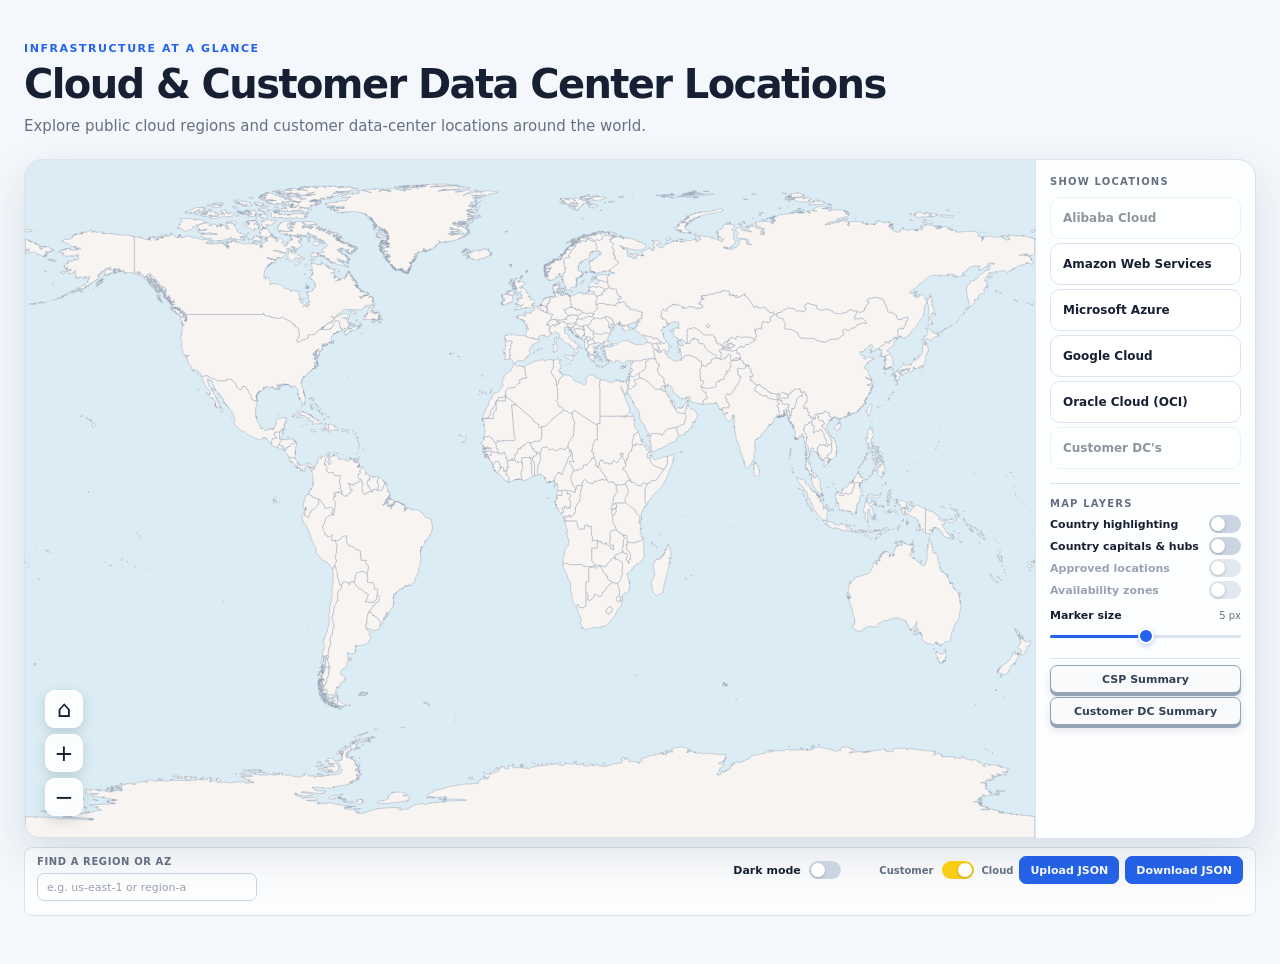
==== commit ce97e04f: "Improve customer summary callouts" ====
--- a/index.html
+++ b/index.html
@@ -66,7 +66,7 @@
 </label>
 <div class="option-divider summary-divider"></div>
 <button id="toggleCspCallouts" class="download-button summary-button" type="button" aria-pressed="false" title="Show CSP summaries by continent">CSP Summary</button>
-<button id="toggleCustomerCallouts" class="download-button summary-button" type="button" aria-pressed="false" title="Show customer data-center summaries by continent">Customer DC Summary</button>
+<button id="toggleCustomerCallouts" class="download-button summary-button" type="button" aria-pressed="false" title="Show customer data-center summaries by continent"><span id="customerSummaryButtonLabel">Customer DC Summary</span></button>
 </div>
 </div>
 
--- a/css/style.css
+++ b/css/style.css
@@ -31,8 +31,8 @@
   position: relative;
   display: grid;
   grid-template-columns: minmax(0, 1fr) 220px;
-  /* The map is stretched to its box, so keep the box near the map's 990:450 aspect (width minus 48px page margins and the 220px panel), but never taller than the window. */
-  height: clamp(480px, calc((100vw - 270px) / 2.2), calc(100vh - 240px));
+  /* The map is stretched to its box, so keep the box near the map's 990:450 aspect (width minus 48px page margins and the 220px panel), but never taller than the window. The 680px floor keeps the whole button panel, including the summary buttons, visible instead of scrolled out of view. */
+  height: clamp(680px, calc((100vw - 270px) / 2.2), calc(100vh - 240px));
   overflow: hidden;
   border: 1px solid var(--line);
   border-radius: 18px;
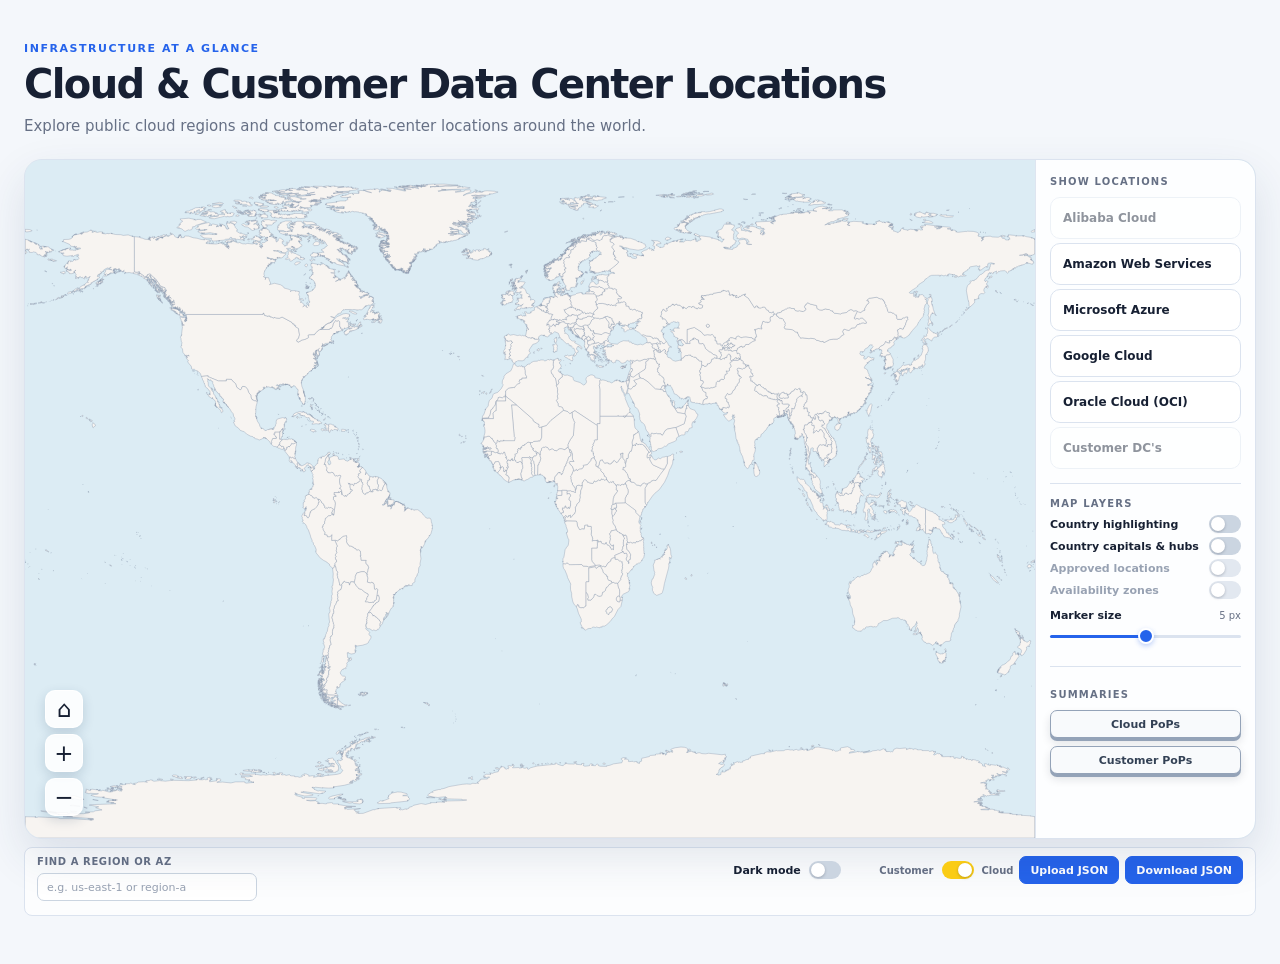
==== commit 3b7afbef: "Refine summary controls and callouts" ====
--- a/index.html
+++ b/index.html
@@ -65,8 +65,9 @@
 <input id="dcMarkerSize" type="range" min="2" max="8" step="1" value="5">
 </label>
 <div class="option-divider summary-divider"></div>
-<button id="toggleCspCallouts" class="download-button summary-button" type="button" aria-pressed="false" title="Show CSP summaries by continent">CSP Summary</button>
-<button id="toggleCustomerCallouts" class="download-button summary-button" type="button" aria-pressed="false" title="Show customer data-center summaries by continent"><span id="customerSummaryButtonLabel">Customer DC Summary</span></button>
+<p class="panel-label summary-label">Summaries</p>
+<button id="toggleCspCallouts" class="download-button summary-button" type="button" aria-pressed="false" title="Show Cloud Points of Presence summaries by continent">Cloud PoPs</button>
+<button id="toggleCustomerCallouts" class="download-button summary-button" type="button" aria-pressed="false" title="Show customer Points of Presence summaries by continent"><span id="customerSummaryButtonLabel">Customer PoPs</span></button>
 </div>
 </div>
 
--- a/css/style.css
+++ b/css/style.css
@@ -66,6 +66,8 @@
 }
 .panel-label { margin: 0 0 6px; color: var(--muted); font-size: 10px; font-weight: 800; letter-spacing: .12em; text-transform: uppercase; }
 .panel-label-options { margin-top: 8px; margin-bottom: 2px; }
+.option-divider.summary-divider { margin: 18px 0; }
+.summary-label { margin-bottom: 6px; }
 .btn {
   position: relative;
   display: flex;
@@ -124,6 +126,7 @@
 .download-button:hover:not(:disabled) { border-color: #1d4ed8; background: #1d4ed8; box-shadow: 0 4px 12px rgba(37, 99, 235, .2); }
 .download-button.pressed { border-color: #ca8a04; background: #facc15; color: #172033; box-shadow: 0 4px 12px rgba(250, 204, 21, .25); }
 .summary-button { width: 100%; justify-content: center; }
+.summary-button + .summary-button { margin-top: 4px; }
 .summary-button { border-color: #94a3b8; background: #f8fafc; color: #334155; box-shadow: 0 3px 0 #94a3b8, 0 5px 10px rgba(15, 23, 42, .12); transition: transform .1s, border-color .1s, box-shadow .1s, background .1s; }
 .summary-button:hover:not(:disabled) { border-color: #64748b; background: #f1f5f9; box-shadow: 0 3px 0 #64748b, 0 6px 12px rgba(15, 23, 42, .16); transform: translateY(-1px); }
 .summary-button.pressed { border-color: #64748b; background: #e2e8f0; color: #172033; box-shadow: inset 0 2px 4px rgba(15, 23, 42, .24), 0 1px 0 #94a3b8; transform: translateY(2px); }
